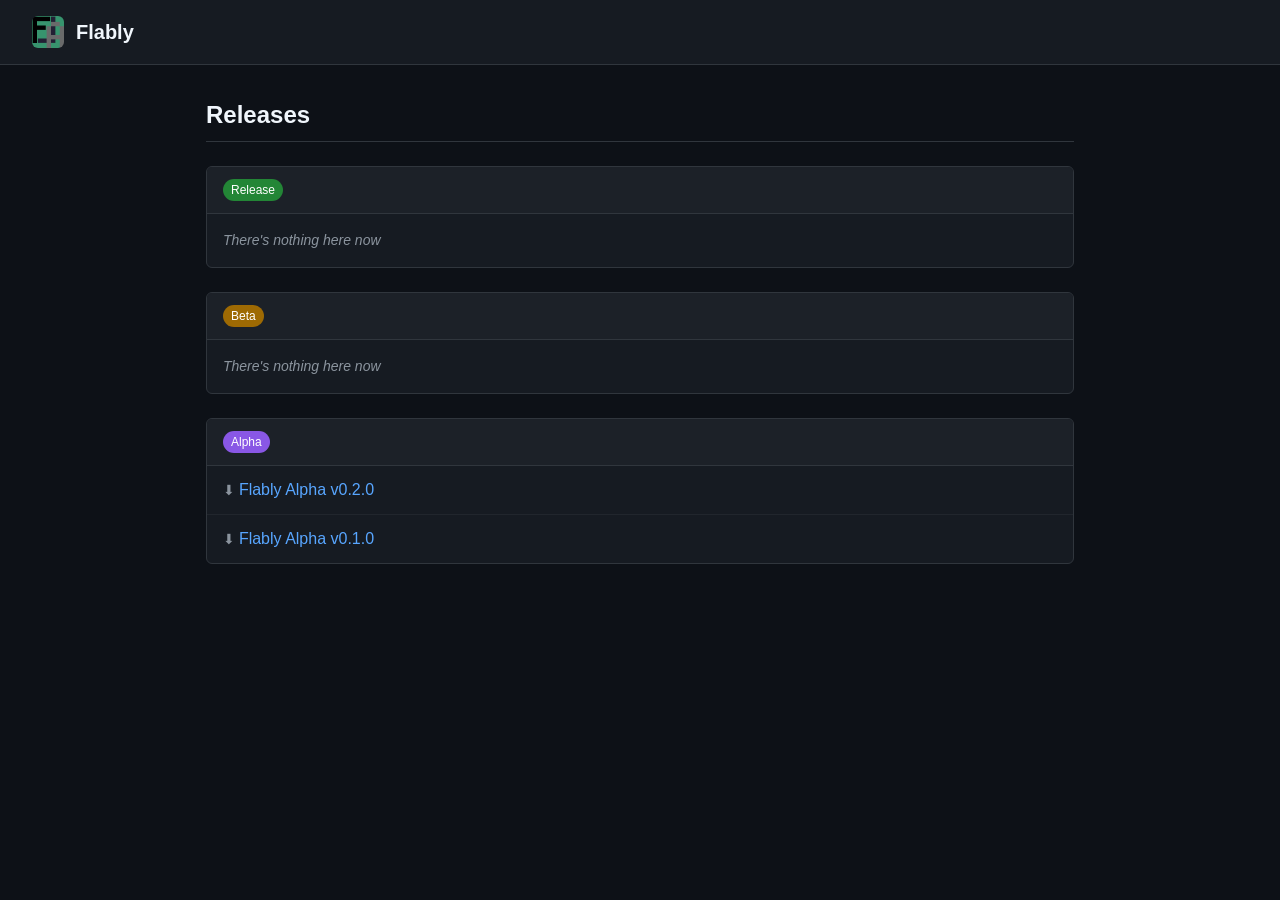
==== flably/index.html @ 4a072d2e "fix" ====
<!DOCTYPE html>
<html lang="en">
<head>
<meta charset="UTF-8">
<meta name="viewport" content="width=device-width, initial-scale=1.0">
<title>Flably — Releases</title>
<style>
  * {
    box-sizing: border-box;
  }

  body {
    margin: 0;
    font-family: -apple-system, BlinkMacSystemFont, "Segoe UI", Helvetica, Arial, sans-serif;
    background-color: #0d1117;
    color: #c9d1d9;
    line-height: 1.5;
  }

  a {
    color: #58a6ff;
    text-decoration: none;
  }

  a:hover {
    text-decoration: underline;
  }

  .header {
    background-color: #161b22;
    border-bottom: 1px solid #30363d;
    padding: 16px 32px;
    display: flex;
    align-items: center;
    gap: 12px;
  }

  .header-icon {
    width: 32px;
    height: 32px;
    border-radius: 6px;
  }

  .header-title {
    font-size: 20px;
    font-weight: 600;
    color: #f0f6fc;
  }

  .container {
    max-width: 900px;
    margin: 0 auto;
    padding: 32px 16px;
  }

  .page-title {
    font-size: 24px;
    font-weight: 600;
    color: #f0f6fc;
    margin: 0 0 24px 0;
    padding-bottom: 8px;
    border-bottom: 1px solid #30363d;
  }

  .section {
    background-color: #161b22;
    border: 1px solid #30363d;
    border-radius: 6px;
    margin-bottom: 24px;
    overflow: hidden;
  }

  .section-header {
    padding: 12px 16px;
    background-color: #1c2128;
    border-bottom: 1px solid #30363d;
    font-weight: 600;
    font-size: 16px;
    color: #f0f6fc;
    display: flex;
    align-items: center;
    gap: 8px;
  }

  .section-header .badge {
    font-size: 12px;
    padding: 2px 8px;
    border-radius: 12px;
    font-weight: 500;
  }

  .badge-release {
    background-color: #238636;
    color: #fff;
  }

  .badge-beta {
    background-color: #9e6a03;
    color: #fff;
  }

  .badge-alpha {
    background-color: #8957e5;
    color: #fff;
  }

  .section-body {
    padding: 0;
  }

  .release-item {
    padding: 12px 16px;
    border-bottom: 1px solid #21262d;
    display: flex;
    align-items: center;
    gap: 8px;
  }

  .release-item:last-child {
    border-bottom: none;
  }

  .release-item a {
    font-size: 16px;
    font-weight: 500;
  }

  .release-item a::before {
    content: "⬇ ";
    color: #8b949e;
    font-size: 14px;
  }

  .empty {
    padding: 16px;
    color: #8b949e;
    font-style: italic;
    font-size: 14px;
  }
</style>
</head>
<body>

<div class="header">
  <img src="flably-icon.png" alt="Flably" class="header-icon">
  <span class="header-title">Flably</span>
</div>

<div class="container">
  <h1 class="page-title">Releases</h1>

  <div class="section" id="section-release">
    <div class="section-header">
      <span class="badge badge-release">Release</span>
    </div>
    <div class="section-body" id="body-release"></div>
  </div>

  <div class="section" id="section-beta">
    <div class="section-header">
      <span class="badge badge-beta">Beta</span>
    </div>
    <div class="section-body" id="body-beta"></div>
  </div>

  <div class="section" id="section-alpha">
    <div class="section-header">
      <span class="badge badge-alpha">Alpha</span>
    </div>
    <div class="section-body" id="body-alpha"></div>
  </div>
</div>

<script>

  const releases = {
    release: [
    ],
    beta: [
    ],
    alpha: [
      { title: "Flably Alpha v0.2.0", link: "https://github.com/sysgmnet/Flably-alpha/releases/download/Flably_Alpha_v.0.2/Flably_alpha_v.0.2.zip" },
      { title: "Flably Alpha v0.1.0", link: "https://github.com/sysgmnet/Flably-alpha/releases/download/Flably_Alpha_v.0.1/Flably_alpha_v0.1.zip" },
    ],
  };

  function renderSection(type) {
    const body = document.getElementById("body-" + type);
    const items = releases[type];

    if (!items || items.length === 0) {
      body.innerHTML = '<div class="empty">There\'s nothing here now</div>';
      return;
    }

    body.innerHTML = items
      .map(
        (item) =>
          `<div class="release-item">
             <a href="${item.link}" target="_blank" rel="noopener noreferrer">${item.title}</a>
           </div>`
      )
      .join("");
  }

  renderSection("release");
  renderSection("beta");
  renderSection("alpha");
</script>

</body>
</html>
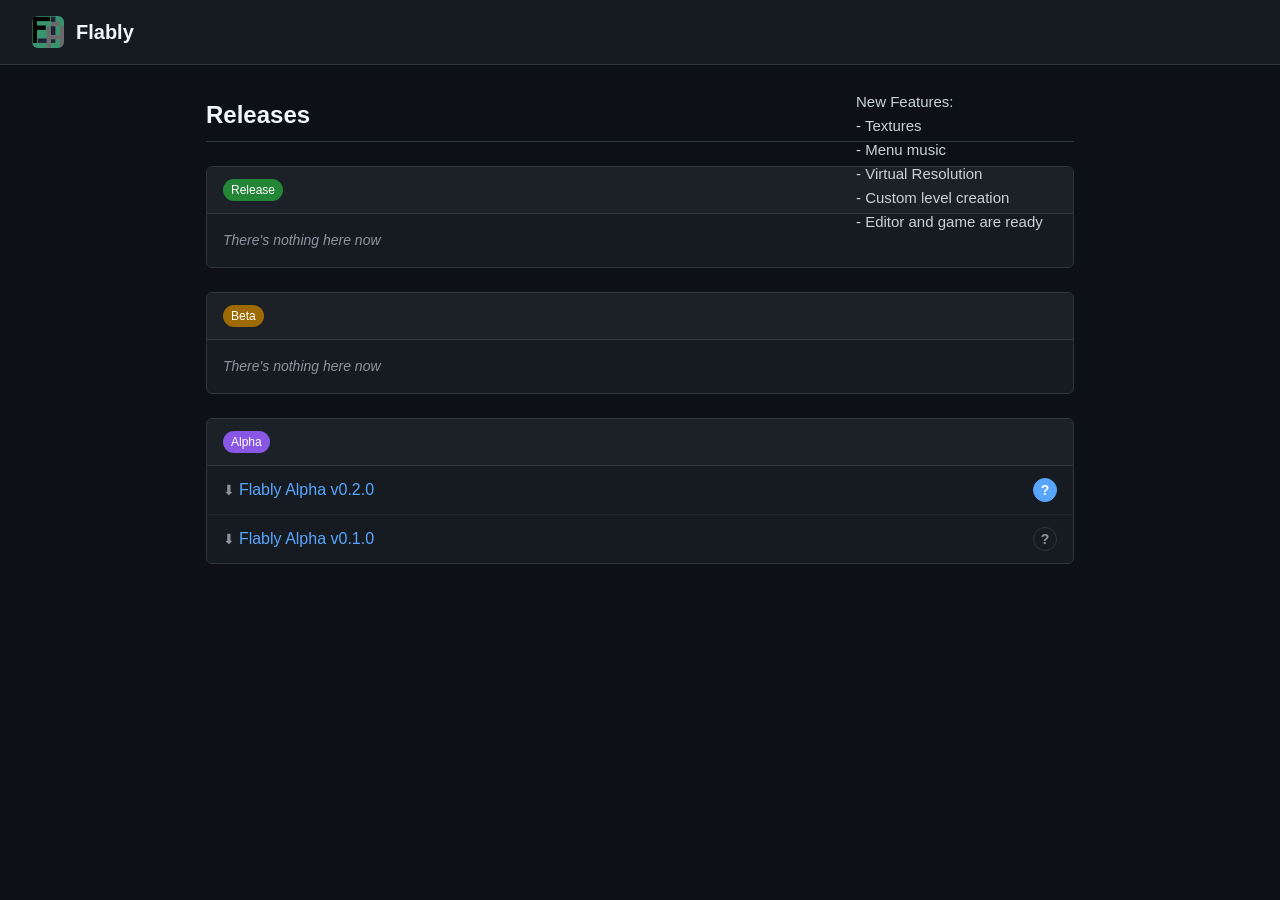
==== commit af8ef1a9: "Add notes" ====
--- a/flably/index.html
+++ b/flably/index.html
@@ -3,7 +3,8 @@
 <head>
 <meta charset="UTF-8">
 <meta name="viewport" content="width=device-width, initial-scale=1.0">
-<title>Flably — Releases</title>
+<title>Flably</title>
+<link rel="icon" type="image/png" href="flably-icon.png">
 <style>
   * {
     box-sizing: border-box;
@@ -89,36 +90,21 @@
     font-weight: 500;
   }
 
-  .badge-release {
-    background-color: #238636;
-    color: #fff;
-  }
-
-  .badge-beta {
-    background-color: #9e6a03;
-    color: #fff;
-  }
-
-  .badge-alpha {
-    background-color: #8957e5;
-    color: #fff;
-  }
-
-  .section-body {
-    padding: 0;
-  }
+  .badge-release { background-color: #238636; color: #fff; }
+  .badge-beta { background-color: #9e6a03; color: #fff; }
+  .badge-alpha { background-color: #8957e5; color: #fff; }
+
+  .section-body { padding: 0; }
 
   .release-item {
     padding: 12px 16px;
     border-bottom: 1px solid #21262d;
     display: flex;
     align-items: center;
-    gap: 8px;
-  }
-
-  .release-item:last-child {
-    border-bottom: none;
-  }
+    justify-content: space-between;
+  }
+
+  .release-item:last-child { border-bottom: none; }
 
   .release-item a {
     font-size: 16px;
@@ -129,6 +115,34 @@
     content: "⬇ ";
     color: #8b949e;
     font-size: 14px;
+  }
+
+  .help-btn {
+    background: none;
+    border: 1px solid #30363d;
+    color: #8b949e;
+    border-radius: 50%;
+    width: 24px;
+    height: 24px;
+    display: flex;
+    align-items: center;
+    justify-content: center;
+    font-size: 14px;
+    font-weight: bold;
+    cursor: pointer;
+    transition: all 0.2s;
+    flex-shrink: 0;
+  }
+
+  .help-btn:hover {
+    background-color: #30363d;
+    color: #f0f6fc;
+  }
+
+  .help-btn.active {
+    background-color: #58a6ff;
+    border-color: #58a6ff;
+    color: #fff;
   }
 
   .empty {
@@ -136,6 +150,19 @@
     color: #8b949e;
     font-style: italic;
     font-size: 14px;
+  }
+
+  .sidebar {
+    position: fixed;
+    top: 90px;
+    right: 40px;
+    width: 30%;
+    max-width: 500px;
+    color: #c9d1d9;
+    font-size: 15px;
+    line-height: 1.6;
+    white-space: pre-wrap;
+    display: none;
   }
 </style>
 </head>
@@ -171,16 +198,27 @@
   </div>
 </div>
 
+<div class="sidebar" id="sidebar-content"></div>
+
 <script>
-
   const releases = {
     release: [
+
     ],
     beta: [
+
     ],
     alpha: [
-      { title: "Flably Alpha v0.2.0", link: "https://github.com/sysgmnet/Flably-alpha/releases/download/Flably_Alpha_v.0.2/Flably_alpha_v.0.2.zip" },
-      { title: "Flably Alpha v0.1.0", link: "https://github.com/sysgmnet/Flably-alpha/releases/download/Flably_Alpha_v.0.1/Flably_alpha_v0.1.zip" },
+      {
+        title: "Flably Alpha v0.2.0",
+        link: "https://github.com/sysgmnet/Flably-alpha/releases/download/Flably_Alpha_v.0.2/Flably_alpha_v.0.2.zip",
+        notes: "New Features:\n- Textures\n- Menu music\n- Virtual Resolution\n- Custom level creation \n- Editor and game are ready"
+      },
+      {
+        title: "Flably Alpha v0.1.0",
+        link: "https://github.com/sysgmnet/Flably-alpha/releases/download/Flably_Alpha_v.0.1/Flably_alpha_v0.1.zip",
+        notes: "Initial release.\nPlayer - a square that moves around the screen\nEnvironment - basic obstacles"
+      },
     ],
   };
 
@@ -194,18 +232,44 @@
     }
 
     body.innerHTML = items
-      .map(
-        (item) =>
-          `<div class="release-item">
-             <a href="${item.link}" target="_blank" rel="noopener noreferrer">${item.title}</a>
-           </div>`
-      )
+      .map((item) => {
+        const safeNotes = (item.notes || "").replace(/"/g, '&quot;');
+        return `
+          <div class="release-item">
+            <a href="${item.link}" target="_blank" rel="noopener noreferrer">${item.title}</a>
+            <button class="help-btn" data-notes="${safeNotes}" onclick="showNotes(this)">?</button>
+          </div>
+        `;
+      })
       .join("");
+  }
+
+  function showNotes(btn) {
+    document.querySelectorAll('.help-btn').forEach(b => b.classList.remove('active'));
+    btn.classList.add('active');
+
+    const notes = btn.getAttribute('data-notes');
+    const contentEl = document.getElementById('sidebar-content');
+
+    if (notes && notes.trim() !== "") {
+      contentEl.innerText = notes;
+      contentEl.style.display = "block";
+    } else {
+      contentEl.innerText = "";
+      contentEl.style.display = "none";
+    }
   }
 
   renderSection("release");
   renderSection("beta");
   renderSection("alpha");
+
+  window.addEventListener('DOMContentLoaded', () => {
+    const firstBtn = document.querySelector('.help-btn');
+    if (firstBtn) {
+      firstBtn.click();
+    }
+  });
 </script>
 
 </body>
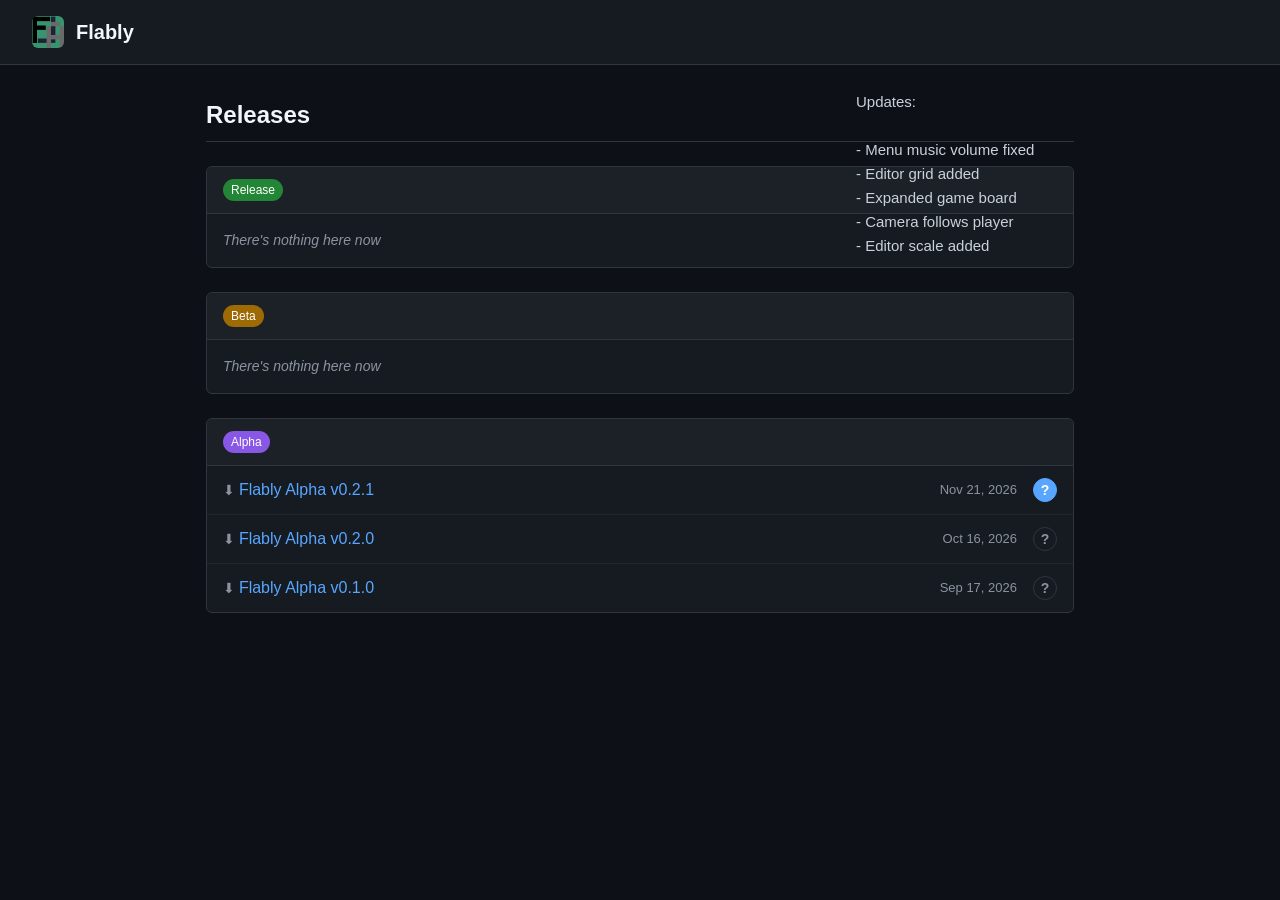
==== commit a8ff452b: "Add dates" ====
--- a/flably/index.html
+++ b/flably/index.html
@@ -164,6 +164,11 @@
     white-space: pre-wrap;
     display: none;
   }
+
+    .release-date {
+    color: #8b949e;
+    font-size: 13px;
+  }
 </style>
 </head>
 <body>
@@ -210,13 +215,21 @@
     ],
     alpha: [
       {
+        title: "Flably Alpha v0.2.1",
+        link: "https://github.com/sysgmnet/Flably-alpha/releases/download/Flably_Alpha_v0.2.1/Flably_alpha_v0.2.1.zip",
+        date: "Nov 21, 2026",
+        notes: "Updates:\n\n- Menu music volume fixed\n- Editor grid added\n- Expanded game board\n- Camera follows player\n- Editor scale added"
+      },
+      {
         title: "Flably Alpha v0.2.0",
-        link: "https://github.com/sysgmnet/Flably-alpha/releases/download/Flably_Alpha_v.0.2/Flably_alpha_v.0.2.zip",
+        link: "https://github.com/sysgmnet/Flably-alpha/releases/download/Flably_Alpha_v0.2.0/Flably_alpha_v0.2.zip",
+        date: "Oct 16, 2026",
         notes: "New Features:\n- Textures\n- Menu music\n- Virtual Resolution\n- Custom level creation \n- Editor and game are ready"
       },
       {
         title: "Flably Alpha v0.1.0",
-        link: "https://github.com/sysgmnet/Flably-alpha/releases/download/Flably_Alpha_v.0.1/Flably_alpha_v0.1.zip",
+        link: "https://github.com/sysgmnet/Flably-alpha/releases/download/Flably_Alpha_v0.1.0/Flably_alpha_v0.1.zip",
+        date: "Sep 17, 2026",
         notes: "Initial release.\nPlayer - a square that moves around the screen\nEnvironment - basic obstacles"
       },
     ],
@@ -234,10 +247,15 @@
     body.innerHTML = items
       .map((item) => {
         const safeNotes = (item.notes || "").replace(/"/g, '&quot;');
+        const safeDate = item.date || "";
+
         return `
           <div class="release-item">
             <a href="${item.link}" target="_blank" rel="noopener noreferrer">${item.title}</a>
-            <button class="help-btn" data-notes="${safeNotes}" onclick="showNotes(this)">?</button>
+            <div style="display: flex; align-items: center; gap: 16px;">
+              <span class="release-date">${safeDate}</span>
+              <button class="help-btn" data-notes="${safeNotes}" onclick="showNotes(this)">?</button>
+            </div>
           </div>
         `;
       })
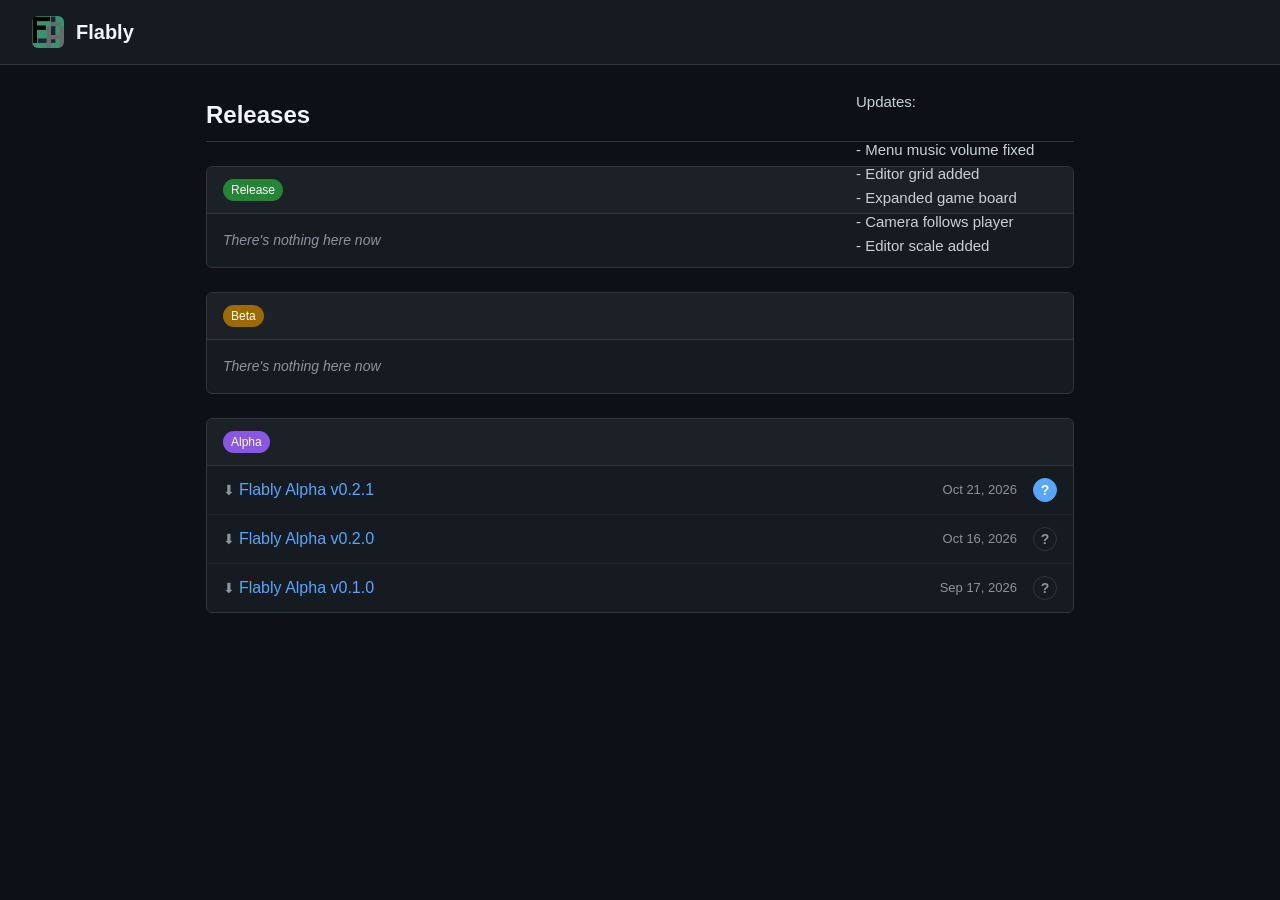
==== commit 60ab1628: "-" ====
--- a/flably/index.html
+++ b/flably/index.html
@@ -217,7 +217,7 @@
       {
         title: "Flably Alpha v0.2.1",
         link: "https://github.com/sysgmnet/Flably-alpha/releases/download/Flably_Alpha_v0.2.1/Flably_alpha_v0.2.1.zip",
-        date: "Nov 21, 2026",
+        date: "Oct 21, 2026",
         notes: "Updates:\n\n- Menu music volume fixed\n- Editor grid added\n- Expanded game board\n- Camera follows player\n- Editor scale added"
       },
       {
